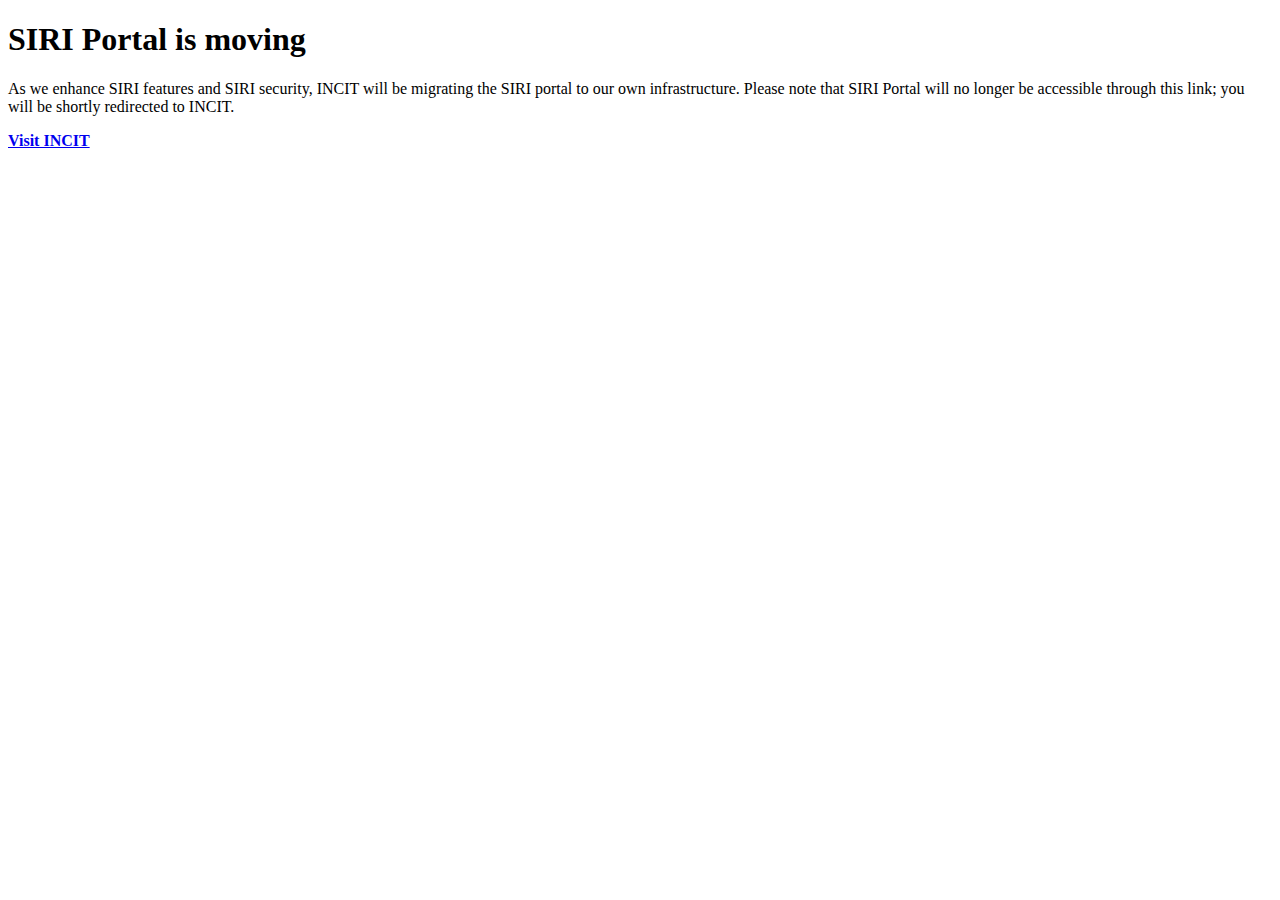
==== portal/login.html @ c718ce1f "Added portal URL" ====
<!DOCTYPE HTML>
<html lang="en">
<head>
<title>Smart Industry Readiness Index (SIRI)</title>
<link rel=”icon” type=“image/x-icon” href=”favicon.ico>
<meta http-equiv="X-UA-Compatible" content="IE=edge">
<meta name="viewport" content="width=device-width, initial-scale=1">
<meta charset="UTF-8">
<script type="text/javascript">
    function initRedirect(){
     setTimeout(function(){ window.location="https://incit.org";}, 15000);
    }
   </script>

<style media="all">
@font-face {
  font-family: 'Poppins';
  font-style: normal;
  font-weight: 400;
  src: url(/fonts.gstatic.com/s/poppins/v19/pxiEyp8kv8JHgFVrJJbecmNE.woff2) format('woff2');
  unicode-range: U+0900-097F, U+1CD0-1CF6, U+1CF8-1CF9, U+200C-200D, U+20A8, U+20B9, U+25CC, U+A830-A839, U+A8E0-A8FB;
}
</style>
<link href="common-css/ionicons.css" rel="stylesheet">
<link rel="stylesheet" href="common-css/jquery.classycountdown.css" />
<link href="comming-soon-css/styles.css" rel="stylesheet">
<link href="comming-soon-css/responsive.css" rel="stylesheet">
</head>
<body onload="initRedirect()">
<div class="main-area center-text" style="background-image:url(images/backdrop.jpg); background-position: center;">
<div class="display-table">
<div class="display-table-cell">
<h1 class="title font-white"><b>SIRI Portal is moving</b></h1>
<p class="desc font-white">As we enhance SIRI features and SIRI security, INCIT will be migrating the SIRI portal to our own infrastructure. 
    Please note that SIRI Portal will no longer be accessible through this link; you will be shortly redirected to INCIT.</p>
<a class="notify-btn" href="https://incit.org"><b>Visit INCIT</b></a>



</div>
</div>
</div>
</body>
</html>
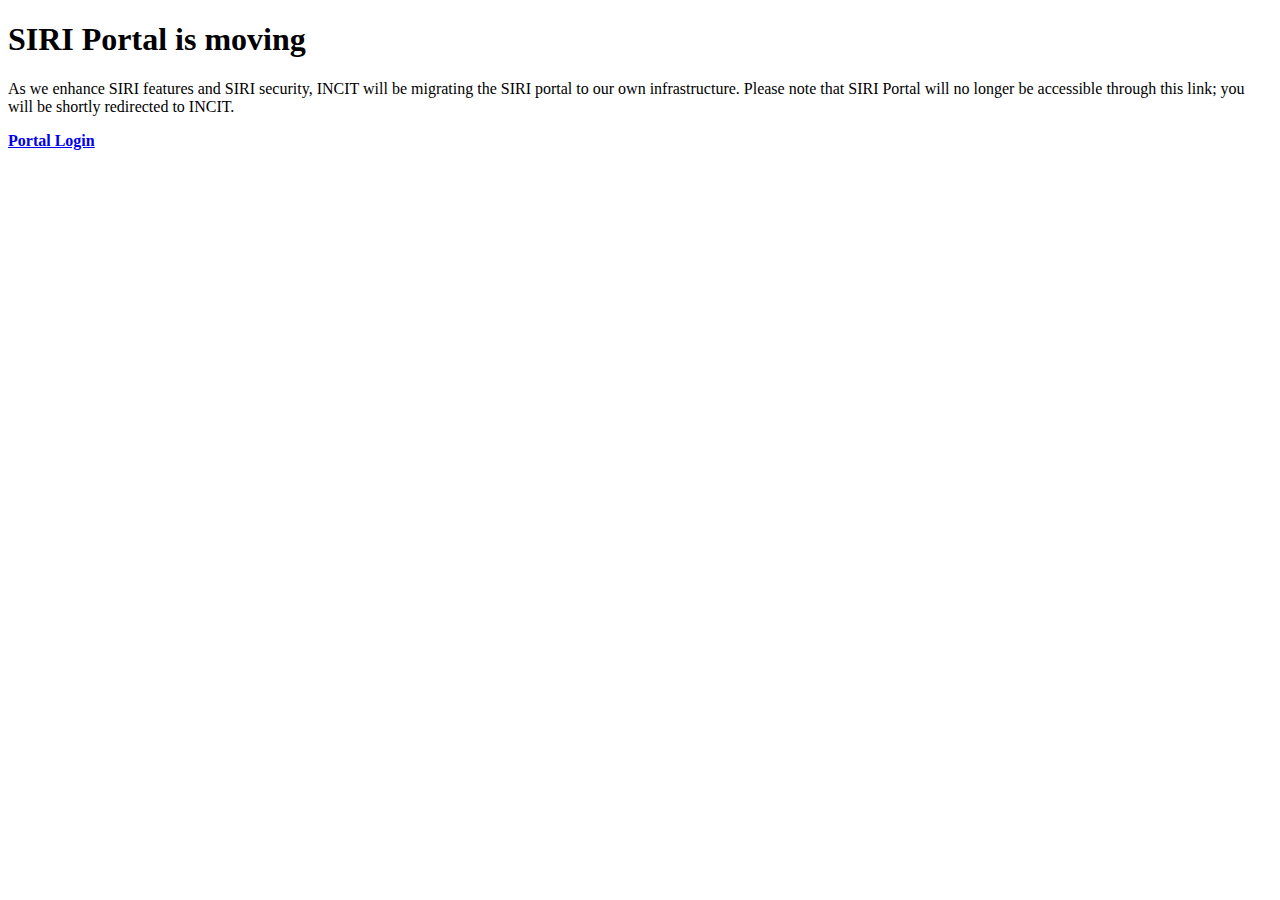
==== commit 6b53b6b7: "update portal url and fix css issues" ====
--- a/portal/login.html
+++ b/portal/login.html
@@ -9,7 +9,7 @@
 <meta charset="UTF-8">
 <script type="text/javascript">
     function initRedirect(){
-     setTimeout(function(){ window.location="https://incit.org";}, 15000);
+     setTimeout(function(){ window.location="https://siri.incit.org/portal/login";}, 15000);
     }
    </script>
 
@@ -22,10 +22,10 @@
   unicode-range: U+0900-097F, U+1CD0-1CF6, U+1CF8-1CF9, U+200C-200D, U+20A8, U+20B9, U+25CC, U+A830-A839, U+A8E0-A8FB;
 }
 </style>
-<link href="common-css/ionicons.css" rel="stylesheet">
-<link rel="stylesheet" href="common-css/jquery.classycountdown.css" />
-<link href="comming-soon-css/styles.css" rel="stylesheet">
-<link href="comming-soon-css/responsive.css" rel="stylesheet">
+<link href="~/common-css/ionicons.css" rel="stylesheet">
+<link rel="stylesheet" href="~/common-css/jquery.classycountdown.css" />
+<link href="~/comming-soon-css/styles.css" rel="stylesheet">
+<link href="~/comming-soon-css/responsive.css" rel="stylesheet">
 </head>
 <body onload="initRedirect()">
 <div class="main-area center-text" style="background-image:url(images/backdrop.jpg); background-position: center;">
@@ -34,7 +34,7 @@
 <h1 class="title font-white"><b>SIRI Portal is moving</b></h1>
 <p class="desc font-white">As we enhance SIRI features and SIRI security, INCIT will be migrating the SIRI portal to our own infrastructure. 
     Please note that SIRI Portal will no longer be accessible through this link; you will be shortly redirected to INCIT.</p>
-<a class="notify-btn" href="https://incit.org"><b>Visit INCIT</b></a>
+<a class="notify-btn" href="https://siri.incit.org/portal/login"><b>Portal Login</b></a>
 
 
 
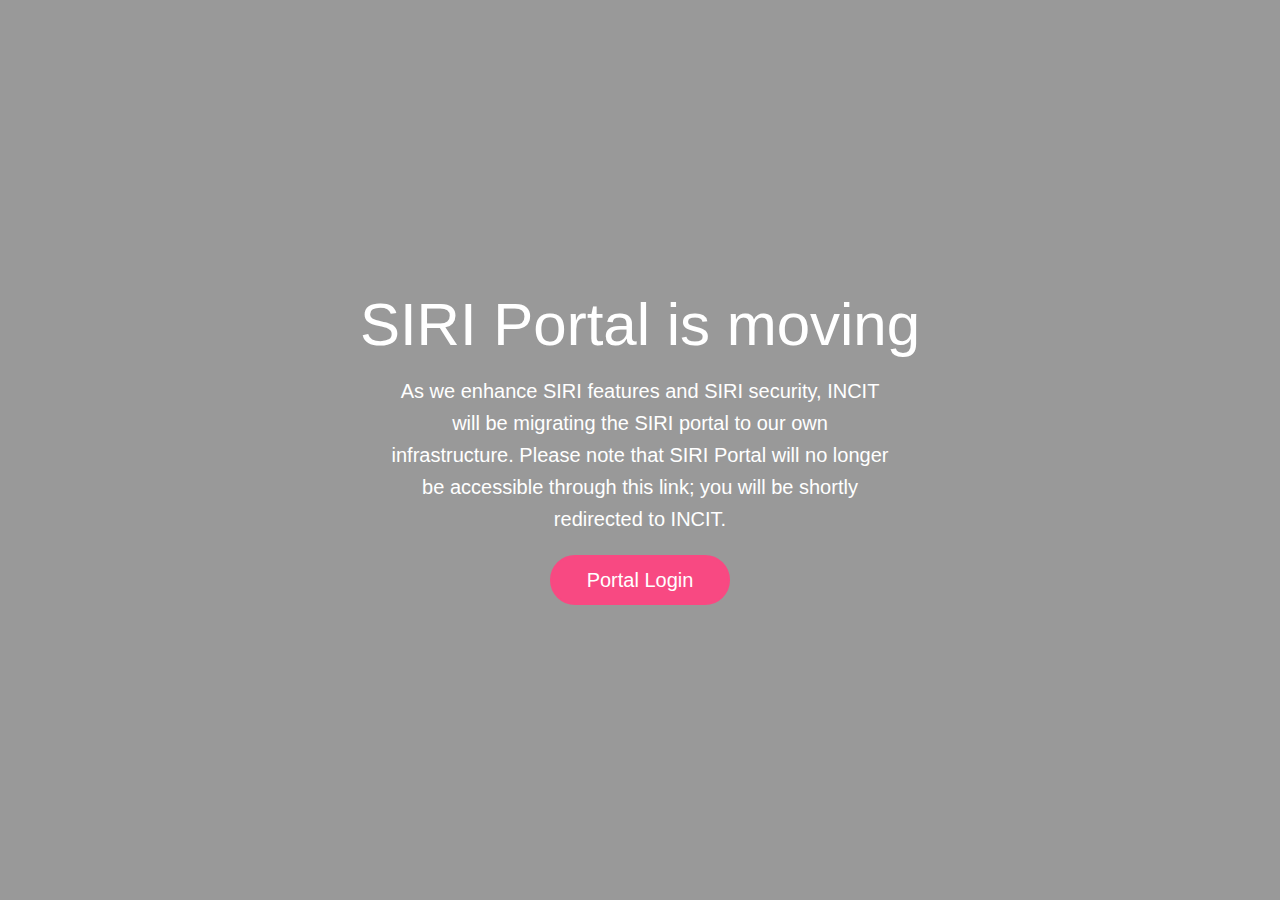
==== commit 38428b13: "remove duplicate resources and fix relative paths" ====
--- a/portal/login.html
+++ b/portal/login.html
@@ -22,10 +22,10 @@
   unicode-range: U+0900-097F, U+1CD0-1CF6, U+1CF8-1CF9, U+200C-200D, U+20A8, U+20B9, U+25CC, U+A830-A839, U+A8E0-A8FB;
 }
 </style>
-<link href="~/common-css/ionicons.css" rel="stylesheet">
-<link rel="stylesheet" href="~/common-css/jquery.classycountdown.css" />
-<link href="~/comming-soon-css/styles.css" rel="stylesheet">
-<link href="~/comming-soon-css/responsive.css" rel="stylesheet">
+<link href="../common-css/ionicons.css" rel="stylesheet">
+<link rel="stylesheet" href="../common-css/jquery.classycountdown.css" />
+<link href="../comming-soon-css/styles.css" rel="stylesheet">
+<link href="../comming-soon-css/responsive.css" rel="stylesheet">
 </head>
 <body onload="initRedirect()">
 <div class="main-area center-text" style="background-image:url(images/backdrop.jpg); background-position: center;">
--- a/comming-soon-css/styles.css
+++ b/comming-soon-css/styles.css
@@ -0,0 +1,134 @@
+
+/*
+====================================================
+
+* 	[Master Stylesheet]
+	
+	Theme Name :  
+	Version    :  
+	Author     :  
+	Author URI :  
+
+====================================================
+
+	TOC
+	
+	1. PRIMARY STYLES
+	2. COMMONS FOR PAGE DESIGN
+		JQUERY LIGHT BOX
+	3. MAIN SECTION
+
+====================================================
+
+/* ---------------------------------
+1. PRIMARY STYLES
+--------------------------------- */
+
+html{ font-size: 100%; height: 100%; width: 100%; overflow-x: hidden; margin: 0px;  padding: 0px; touch-action: manipulation; }
+
+
+body{ font-size: 20px; font-family: 'Poppins', sans-serif; width: 100%; height: 100%; margin: 0; font-weight: 400;
+	-webkit-font-smoothing: antialiased; -moz-osx-font-smoothing: grayscale; word-wrap: break-word; overflow-x: hidden; 
+	color: #333; }
+
+h1, h2, h3, h4, h5, h6, p, a, ul, span, li, img, inpot, button{ margin: 0; padding: 0; }
+
+h1,h2,h3,h4,h5,h6{ line-height: 1.5; font-weight: inherit; }
+
+h1,h2,h3{ font-family: 'Poppins', sans-serif; }
+
+p{ line-height: 1.6; font-size: 20px; font-weight: 400; color: #555; }
+
+h1{ font-size: 60px; line-height: 1; }
+h2{ font-size: 3em; line-height: 1.1; }
+h3{ font-size: 2.5em; }
+h4{ font-size: 1.5em; }
+h5{ font-size: 1.2em; }
+h6{ font-size: .9em; letter-spacing: 1px; }
+
+a, button{ display: inline-block; text-decoration: none; color: inherit; transition: all .3s; line-height: 1; }
+
+a:focus, a:active, a:hover,
+button:focus, button:active, button:hover,
+a b.light-color:hover{ text-decoration: none; color: #E45F74; }
+
+b{ font-weight: 500; }
+
+img{ width: 100%; }
+
+li{ list-style: none; display: inline-block; }
+
+span{ display: inline-block; }
+
+button{ outline: 0; border: 0; background: none; cursor: pointer; }
+
+b.light-color{ color: #444; }
+
+.icon{ font-size: 1.1em; display: inline-block; line-height: inherit; }
+
+[class^="icon-"]:before, [class*=" icon-"]:before{ line-height: inherit; }
+
+*, *::before, *::after {
+    -webkit-box-sizing: inherit;
+    box-sizing: inherit;
+}
+
+*, *::before, *::after {
+    -webkit-box-sizing: inherit;
+	box-sizing: inherit;} 
+
+	
+/* ---------------------------------
+2. COMMONS FOR PAGE DESIGN
+--------------------------------- */
+
+.center-text{ text-align: center; } 
+
+.display-table{ display: table; height: 100%; width: 100%; }
+
+.display-table-cell{ display: table-cell; vertical-align: middle; }
+
+
+
+::-webkit-input-placeholder { font-size: .9em; letter-spacing: 1px; }
+
+::-moz-placeholder { font-size: .9em; letter-spacing: 1px; }
+
+:-ms-input-placeholder { font-size: .9em; letter-spacing: 1px; }
+
+:-moz-placeholder { font-size: .9em; letter-spacing: 1px; }
+
+
+.full-height{ height: 100%; }
+
+.position-static{ position: static; }
+
+.font-white{ color: #fff; }
+
+
+/* ---------------------------------
+3. MAIN SECTION
+--------------------------------- */
+
+.main-area{ position: relative; height: 100vh; z-index: 1; padding: 0 20px; background-size: cover; color: #fff; }
+
+.main-area:after{ content:''; position: absolute; top: 0; bottom: 0;left: 0; right: 0; z-index: -1;  
+	opacity: .4; background: #000; }
+
+.main-area .desc{ margin: 20px auto; max-width: 500px; }
+	
+.main-area .notify-btn{ padding: 13px 35px; border-radius: 50px; border: 2px solid #F84982;
+	color: #fff; background: #F84982; }
+
+.main-area .notify-btn:hover{ background: none; }
+
+.main-area .social-btn{ position: absolute; bottom: 40px; width: 100%; left: 50%; transform: translateX(-50%); }
+
+.main-area .social-btn > li > a{ margin: 0 10px; padding-bottom: 7px; position: relative; overflow: hidden; }
+
+.main-area .social-btn > li > a:after{ content:''; position: absolute; bottom: 0; left: 0; right: 0; 
+	transition: all .2s; height: 2px; background: #F84982; }
+
+	
+.main-area .social-btn > li > a:hover:after{ transform: translateX(100%); }
+
--- a/comming-soon-css/responsive.css
+++ b/comming-soon-css/responsive.css
@@ -0,0 +1,60 @@
+
+
+/* Screens Resolution : 992px
+-------------------------------------------------------------------------- */
+@media only screen and (max-width: 1200px) {
+
+}
+
+/* Screens Resolution : 992px
+-------------------------------------------------------------------------- */
+@media only screen and (max-width: 992px) {
+	
+	
+
+}
+
+
+/* Screens Resolution : 767px
+-------------------------------------------------------------------------- */
+@media only screen and (max-width: 767px) {
+	
+	/* ---------------------------------
+	1. PRIMARY STYLES
+	--------------------------------- */
+
+	p{ line-height: 1.4; }
+
+	h1{ font-size: 2.8em; line-height: 1; }
+	h2{ font-size: 2.2em; line-height: 1.1; }
+	h3{ font-size: 1.8em; }
+		
+	
+	
+}
+
+/* Screens Resolution : 479px
+-------------------------------------------------------------------------- */
+@media only screen and (max-width: 479px) {
+
+	/* ---------------------------------
+	1. PRIMARY STYLES
+	--------------------------------- */
+
+	body{ font-size: 12px; }
+	
+}
+
+/* Screens Resolution : 359px
+-------------------------------------------------------------------------- */
+@media only screen and (max-width: 359px) {
+	
+	
+}
+
+/* Screens Resolution : 290px
+-------------------------------------------------------------------------- */
+@media only screen and (max-width: 290px) {
+	
+	
+}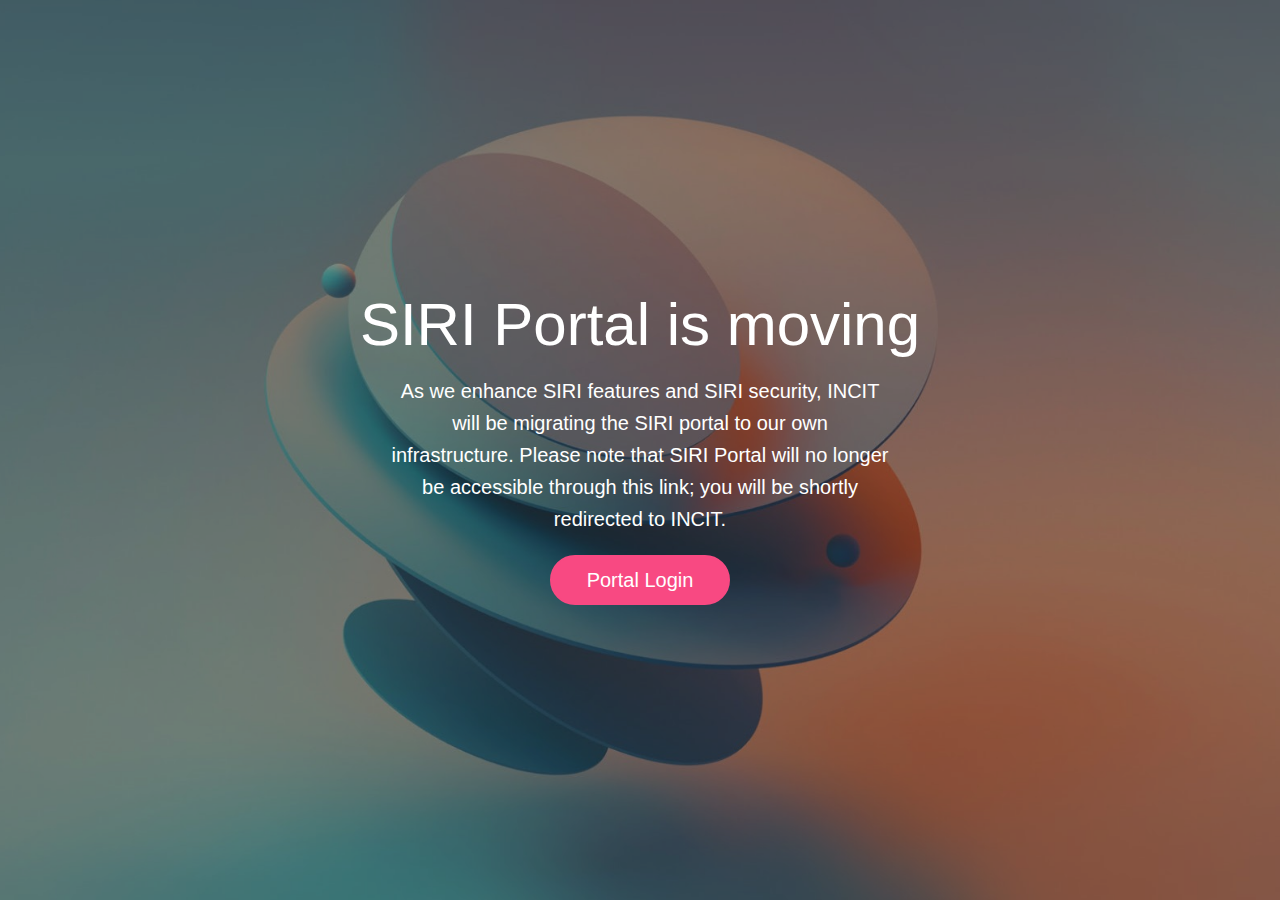
==== commit e8d7de0b: "fix image url error" ====
--- a/portal/login.html
+++ b/portal/login.html
@@ -28,7 +28,7 @@
 <link href="../comming-soon-css/responsive.css" rel="stylesheet">
 </head>
 <body onload="initRedirect()">
-<div class="main-area center-text" style="background-image:url(images/backdrop.jpg); background-position: center;">
+<div class="main-area center-text" style="background-image:url(../images/backdrop.jpg); background-position: center;">
 <div class="display-table">
 <div class="display-table-cell">
 <h1 class="title font-white"><b>SIRI Portal is moving</b></h1>
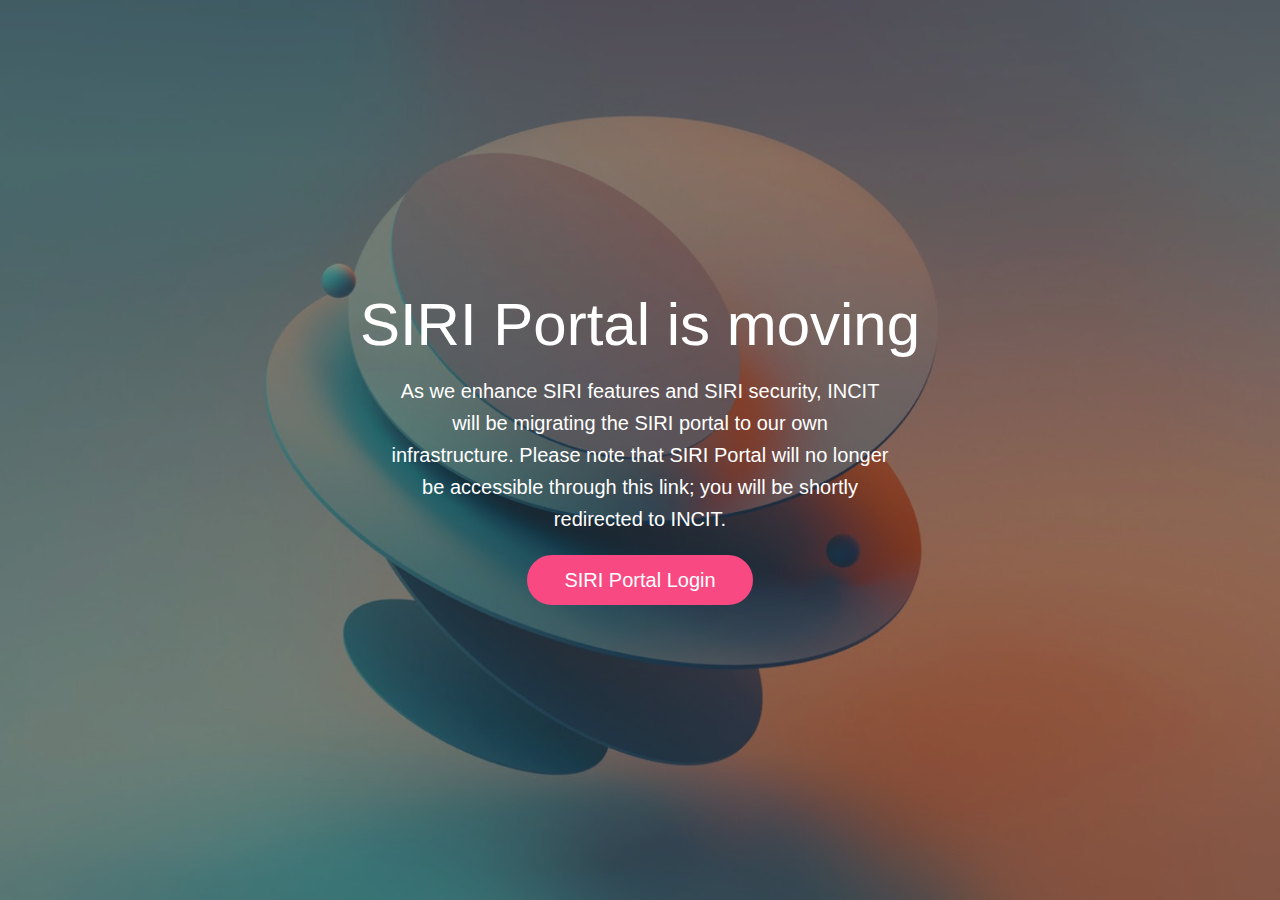
==== commit a3cdaa69: "add portal" ====
--- a/portal/login.html
+++ b/portal/login.html
@@ -28,13 +28,13 @@
 <link href="../comming-soon-css/responsive.css" rel="stylesheet">
 </head>
 <body onload="initRedirect()">
-<div class="main-area center-text" style="background-image:url(../images/backdrop.jpg); background-position: center;">
+<div class="main-area center-text" style="background-image: url(../images/backdrop.jpg); background-position: center;">
 <div class="display-table">
 <div class="display-table-cell">
 <h1 class="title font-white"><b>SIRI Portal is moving</b></h1>
 <p class="desc font-white">As we enhance SIRI features and SIRI security, INCIT will be migrating the SIRI portal to our own infrastructure. 
     Please note that SIRI Portal will no longer be accessible through this link; you will be shortly redirected to INCIT.</p>
-<a class="notify-btn" href="https://siri.incit.org/portal/login"><b>Portal Login</b></a>
+<a class="notify-btn" href="https://siri.incit.org/portal/login"><b>SIRI Portal Login</b></a>
 
 
 
